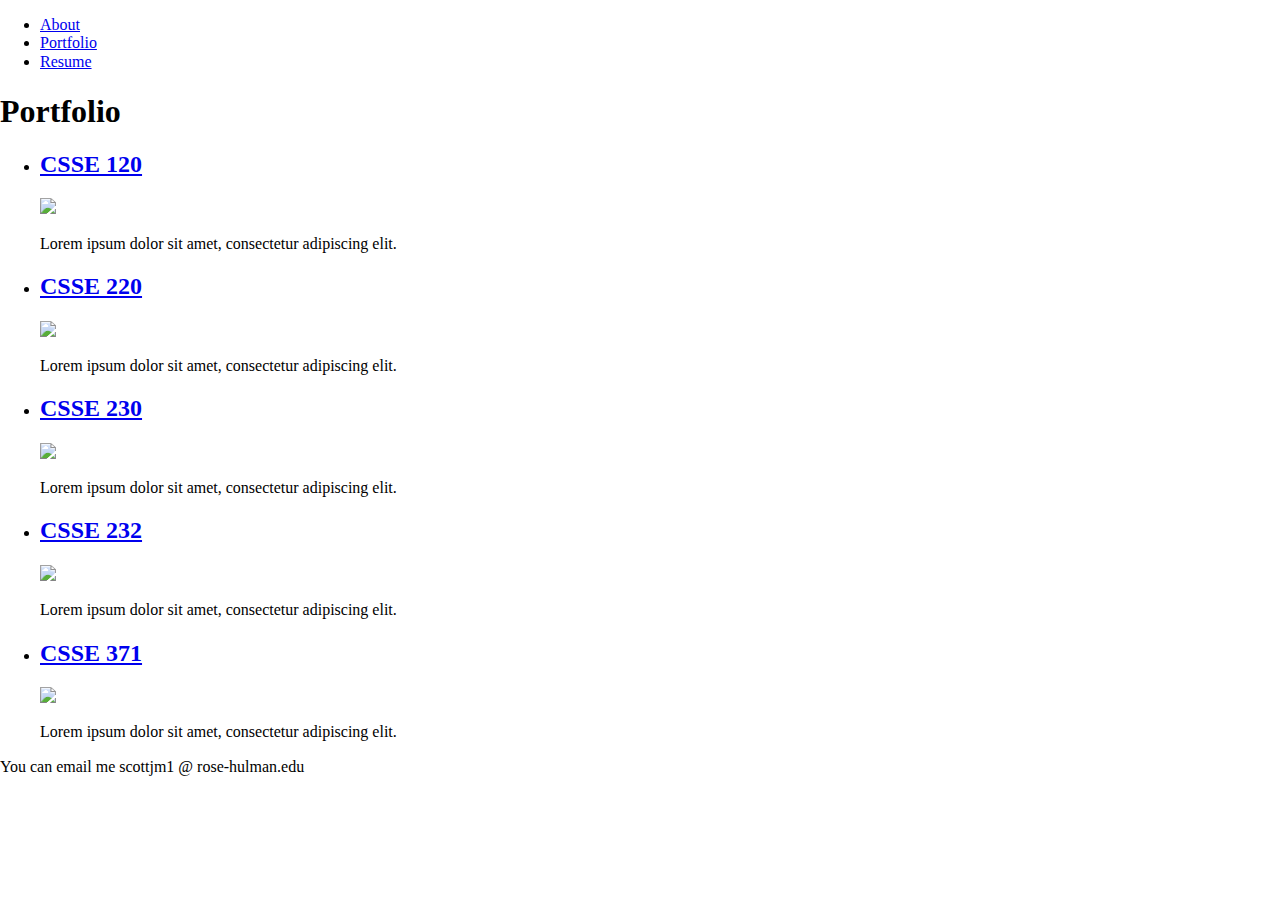
==== Portfolio/public/portfolio.html @ 865841cc "More Markup" ====
<!DOCTYPE html>
<html lang="en">

<head>
    <meta charset="utf-8" />
    <meta name="viewport" content="width=device-width, initial-scale=1" />
    <title>Jasmine Scott's Portfolio Section</title>
    <link rel="stylesheet" href="styles/normalize.css" />
    <link rel="stylesheet" href="styles/main.css" />
    <link rel="icon" href="images/favicon.png" />
</head>

<body id="portfolio">
    <nav>
        <ul>
            <li><a href="index.html">About</a></li>
            <li><a href="portfolio.html">Portfolio</a></li>
            <li><a href="resume.html">Resume</a></li>
        </ul>
    </nav>
    <main>
        <h1>Portfolio</h1>
        <ul id="portfolioItems">
            <li>
                <h2><a href="#">CSSE 120</a></h2>
                <img src="images/portfoili/project.png">
                <p>Lorem ipsum dolor sit amet, consectetur adipiscing elit.</p>
            </li>

            <li>
                <h2><a href="#">CSSE 220</a></h2>
                <img src="images/portfoili/project.png">
                <p>Lorem ipsum dolor sit amet, consectetur adipiscing elit.</p>
            </li>

            <li>
                <h2><a href="#">CSSE 230</a></h2>
                <img src="images/portfoili/project.png">
                <p>Lorem ipsum dolor sit amet, consectetur adipiscing elit.</p>
            </li>

            <li>
                <h2><a href="#">CSSE 232</a></h2>
                <img src="images/portfoili/project.png">
                <p>Lorem ipsum dolor sit amet, consectetur adipiscing elit.</p>
            </li>

            <li>
                <h2><a href="#">CSSE 371</a></h2>
                <img src="images/portfoili/project.png">
                <p>Lorem ipsum dolor sit amet, consectetur adipiscing elit.</p>
            </li>
        </ul>
    </main>
    <footer>
        You can email me scottjm1 @ rose-hulman.edu
    </footer>
    <script src="scripts/main.js"></script>
</body>

</html>
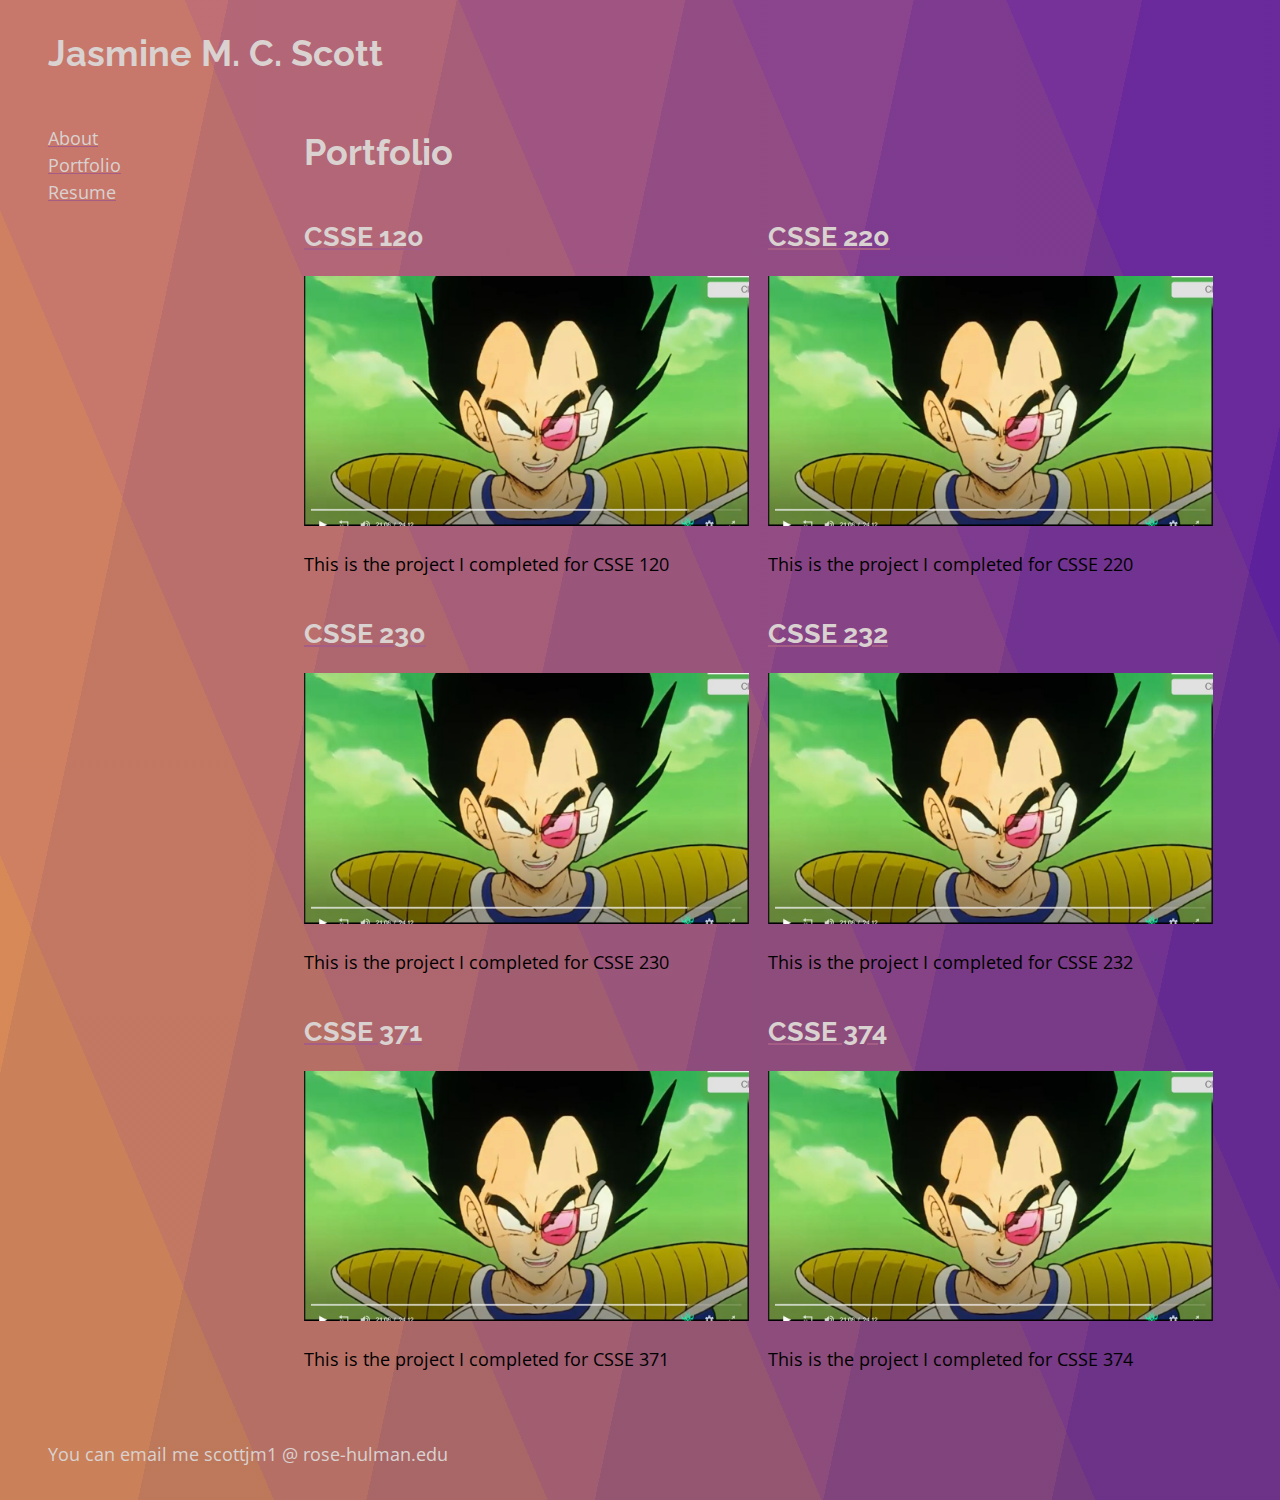
==== commit bb9699e4: "Let is Rest" ====
--- a/Portfolio/public/portfolio.html
+++ b/Portfolio/public/portfolio.html
@@ -11,6 +11,9 @@
 </head>
 
 <body id="portfolio">
+    <header>
+        <h1>Jasmine M. C. Scott</h1>
+    </header>
     <nav>
         <ul>
             <li><a href="index.html">About</a></li>
@@ -23,32 +26,38 @@
         <ul id="portfolioItems">
             <li>
                 <h2><a href="#">CSSE 120</a></h2>
-                <img src="images/portfoili/project.png">
-                <p>Lorem ipsum dolor sit amet, consectetur adipiscing elit.</p>
+                <img src="images/portfolio/project.jpg">
+                <p>This is the project I completed for CSSE 120</p>
             </li>
 
             <li>
                 <h2><a href="#">CSSE 220</a></h2>
-                <img src="images/portfoili/project.png">
-                <p>Lorem ipsum dolor sit amet, consectetur adipiscing elit.</p>
+                <img src="images/portfolio/project.jpg">
+                <p>This is the project I completed for CSSE 220</p>
             </li>
 
             <li>
                 <h2><a href="#">CSSE 230</a></h2>
-                <img src="images/portfoili/project.png">
-                <p>Lorem ipsum dolor sit amet, consectetur adipiscing elit.</p>
+                <img src="images/portfolio/project.jpg">
+                <p>This is the project I completed for CSSE 230</p>
             </li>
 
             <li>
                 <h2><a href="#">CSSE 232</a></h2>
-                <img src="images/portfoili/project.png">
-                <p>Lorem ipsum dolor sit amet, consectetur adipiscing elit.</p>
+                <img src="images/portfolio/project.jpg">
+                <p>This is the project I completed for CSSE 232</p>
             </li>
 
             <li>
                 <h2><a href="#">CSSE 371</a></h2>
-                <img src="images/portfoili/project.png">
-                <p>Lorem ipsum dolor sit amet, consectetur adipiscing elit.</p>
+                <img src="images/portfolio/project.jpg">
+                <p>This is the project I completed for CSSE 371</p>
+            </li>
+
+            <li>
+                <h2><a href="#">CSSE 374</a></h2>
+                <img src="images/portfolio/project.jpg">
+                <p>This is the project I completed for CSSE 374</p>
             </li>
         </ul>
     </main>
--- a/Portfolio/public/styles/main.css
+++ b/Portfolio/public/styles/main.css
@@ -0,0 +1,126 @@
+@import url('https://fonts.googleapis.com/css2?family=Open+Sans&family=Raleway:wght@300&display=swap');
+
+:root {
+    --vertical-space: 2rem;
+    --horizontal-space: 3rem;
+
+    --light-color: #A65D85;
+    --dark-color: #68328C;
+    --body-color: #D9D2D0;
+    --heading-color: #D9D2D0;
+    --contrast-color: #BF7463;
+}
+
+body {
+    font-size: 18px;
+    line-height: 1.5;
+    font-family: 'Open Sans', sans-serif;
+    background-image: linear-gradient(282deg, rgba(100, 58, 138, 0.5) 0%, rgba(100, 58, 138, 0.5) 14.286%,
+    rgba(125, 75, 135, 0.5) 14.286%, rgba(125, 75, 135, 0.5) 28.572%,rgba(150, 92, 132, 0.5) 28.572%,
+     rgba(150, 92, 132, 0.5) 42.858%,rgba(176, 109, 129, 0.5) 42.858%, rgba(176, 109, 129, 0.5) 57.144%,
+     rgba(201, 126, 125, 0.5) 57.144%, rgba(201, 126, 125, 0.5) 71.43%,rgba(226, 143, 122, 0.5) 71.43%,
+      rgba(226, 143, 122, 0.5) 85.716%,rgba(251, 160, 119, 0.5) 85.716%, rgba(251, 160, 119, 0.5) 100.002%),
+      linear-gradient(247deg, rgb(86, 8, 174) 0%, rgb(86, 8, 174) 14.286%,rgb(101, 26, 154) 14.286%, 
+      rgb(101, 26, 154) 28.572%,rgb(117, 43, 135) 28.572%, rgb(117, 43, 135) 42.858%,rgb(132, 61, 115) 42.858%, 
+      rgb(132, 61, 115) 57.144%,rgb(147, 79, 95) 57.144%, rgb(147, 79, 95) 71.43%,rgb(163, 96, 76) 71.43%,
+       rgb(163, 96, 76) 85.716%,rgb(178, 114, 56) 85.716%, rgb(178, 114, 56) 100.002%);
+    
+}
+
+
+h1, h2, h3{
+    line-height: 1.2;
+    font-family: 'Raleway', sans-serif;
+    color: var(--heading-color);
+}
+
+a {
+    color: var(--body-color);
+    text-decoration-color: var(--light-color);
+}
+
+a:hover{
+    text-decoration-color: var(--dark-color);
+}
+
+body#about img {
+    height: 15em;
+}
+
+p {
+    max-width: 50em;
+}
+body {
+    display: grid;
+    grid-template-areas: "head head"
+                          "nav nav"
+                          "main main"
+                          "foot foot";
+    grid-template-columns: 1fr 4fr;
+    grid-template-rows: auto auto 1fr auto;
+
+}
+
+@media screen and (min-width: 25em){
+    body {
+        grid-template-areas: "head head"
+                              "nav main"
+                              "foot foot";
+        grid-template-rows: auto 1fr auto;
+    }
+}
+
+body > * {
+    padding-left : var(--horizontal-space);
+    padding-right : var(--horizontal-space);
+}
+
+body > header {
+    grid-area: head;
+}
+
+body > nav {
+    grid-area: nav
+}
+
+body > nav ul {
+    list-style-type: none;
+    padding: 0;
+}
+
+body > main {
+    grid-area: main;
+}
+
+body > footer {
+    grid-area: foot;
+    color: var(--heading-color);
+}
+
+header, footer {
+    padding-top: var(--vertical-space);
+    padding-bottom: var(--vertical-space);
+}
+
+header h1, footer h1 {
+    margin: 0;
+}
+
+body#portfolio ul#portfolioItems {
+    display: flex;
+    flex-wrap: wrap;
+    flex: 1;
+    list-style-type: none;
+    padding: 0;
+}
+
+@media screen and (min-width: 25em){
+    body#portfolio ul#portfolioItems li {
+        flex-basis: 48%;
+        padding-right: 2%;
+    }
+}
+
+body#portfolio ul#portfolioItems li img {
+    max-width: 100%;
+}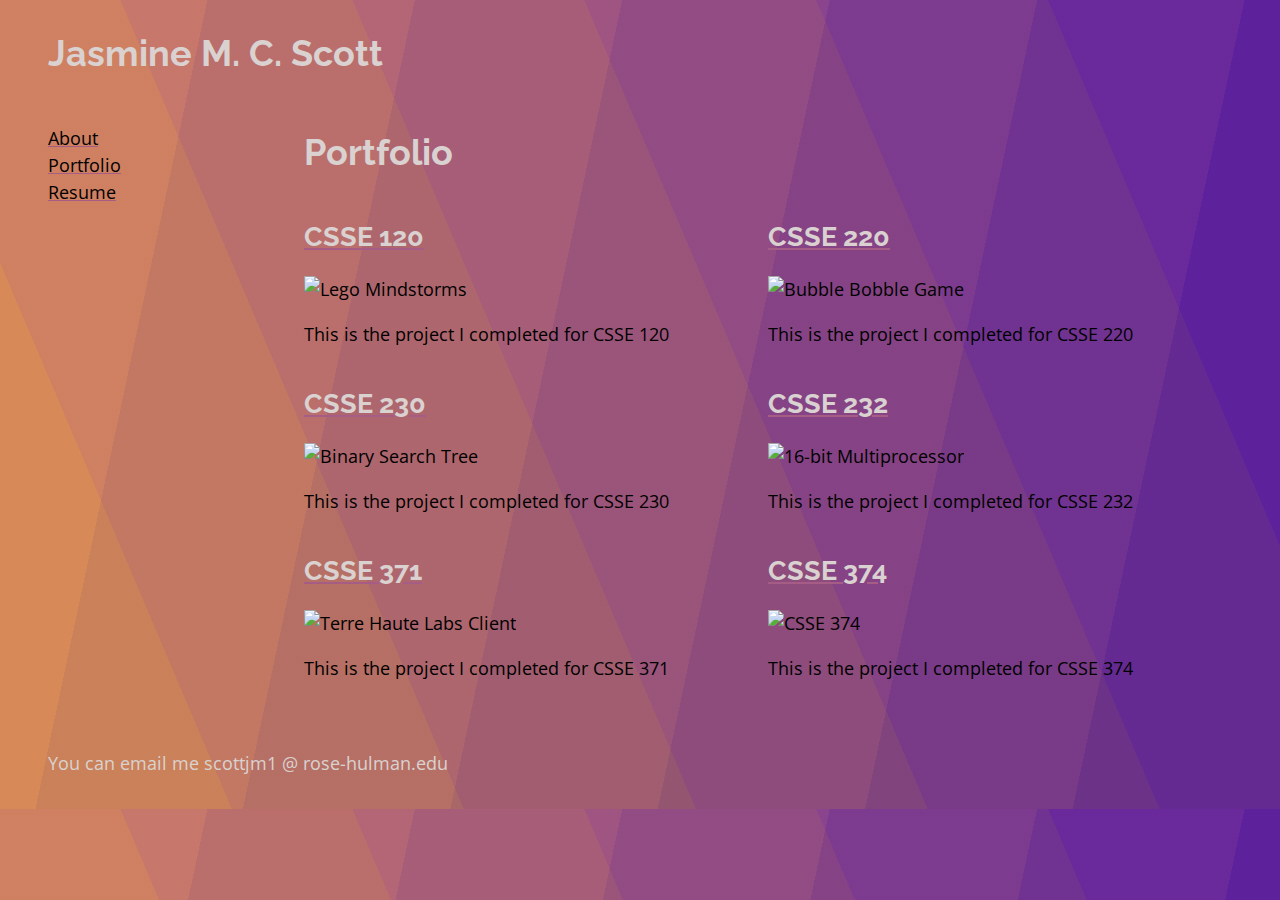
==== commit 6a7b24e5: "Lots of updates" ====
--- a/Portfolio/public/portfolio.html
+++ b/Portfolio/public/portfolio.html
@@ -7,7 +7,7 @@
     <title>Jasmine Scott's Portfolio Section</title>
     <link rel="stylesheet" href="styles/normalize.css" />
     <link rel="stylesheet" href="styles/main.css" />
-    <link rel="icon" href="images/favicon.png" />
+    <link rel="mainfest" href="images/site.webmainfest" />
 </head>
 
 <body id="portfolio">
@@ -26,37 +26,37 @@
         <ul id="portfolioItems">
             <li>
                 <h2><a href="#">CSSE 120</a></h2>
-                <img src="images/portfolio/project.jpg">
+                <img src="images/portfolio/lego_mindstorms.jpg" alt="Lego Mindstorms">
                 <p>This is the project I completed for CSSE 120</p>
             </li>
 
             <li>
                 <h2><a href="#">CSSE 220</a></h2>
-                <img src="images/portfolio/project.jpg">
+                <img src="images/portfolio/lego_mindstorms.jpg" alt="Bubble Bobble Game">
                 <p>This is the project I completed for CSSE 220</p>
             </li>
 
             <li>
                 <h2><a href="#">CSSE 230</a></h2>
-                <img src="images/portfolio/project.jpg">
+                <img src="images/portfolio/lego_mindstorms.jpg" alt="Binary Search Tree">
                 <p>This is the project I completed for CSSE 230</p>
             </li>
 
             <li>
                 <h2><a href="#">CSSE 232</a></h2>
-                <img src="images/portfolio/project.jpg">
+                <img src="images/portfolio/lego_mindstorms.jpg" alt="16-bit Multiprocessor">
                 <p>This is the project I completed for CSSE 232</p>
             </li>
 
             <li>
                 <h2><a href="#">CSSE 371</a></h2>
-                <img src="images/portfolio/project.jpg">
+                <img src="images/portfolio/lego_mindstorms.jpg" alt="Terre Haute Labs Client">
                 <p>This is the project I completed for CSSE 371</p>
             </li>
 
             <li>
                 <h2><a href="#">CSSE 374</a></h2>
-                <img src="images/portfolio/project.jpg">
+                <img src="images/portfolio/lego_mindstorms.jpg" alt="CSSE 374">
                 <p>This is the project I completed for CSSE 374</p>
             </li>
         </ul>
--- a/Portfolio/public/styles/main.css
+++ b/Portfolio/public/styles/main.css
@@ -6,7 +6,6 @@
 
     --light-color: #A65D85;
     --dark-color: #68328C;
-    --body-color: #D9D2D0;
     --heading-color: #D9D2D0;
     --contrast-color: #BF7463;
 }
@@ -40,6 +39,7 @@
 }
 
 a:hover{
+    color: var(--dark-color);
     text-decoration-color: var(--dark-color);
 }
 
@@ -123,4 +123,37 @@
 
 body#portfolio ul#portfolioItems li img {
     max-width: 100%;
-}+}
+
+#flex-container {
+    display: flex;
+    justify-content: center;
+    flex-direction: row;
+}
+
+#lCol {
+    flex: 0 1 50%
+}
+
+#rCol {
+    flex: 0 1 50%
+}
+
+.l-catergory{
+    background-color: rgb(217, 210, 208, 0.4);
+    margin-right: 10px;
+}
+
+.r-catergory{
+    background-color: rgb(217, 210, 208, 0.4);
+    margin-left: 10px;
+}
+
+#about {
+    background-color: rgb(217, 210, 208, 0.4);
+}
+
+/* 
+#educationList {
+    list-style-type: none;
+} */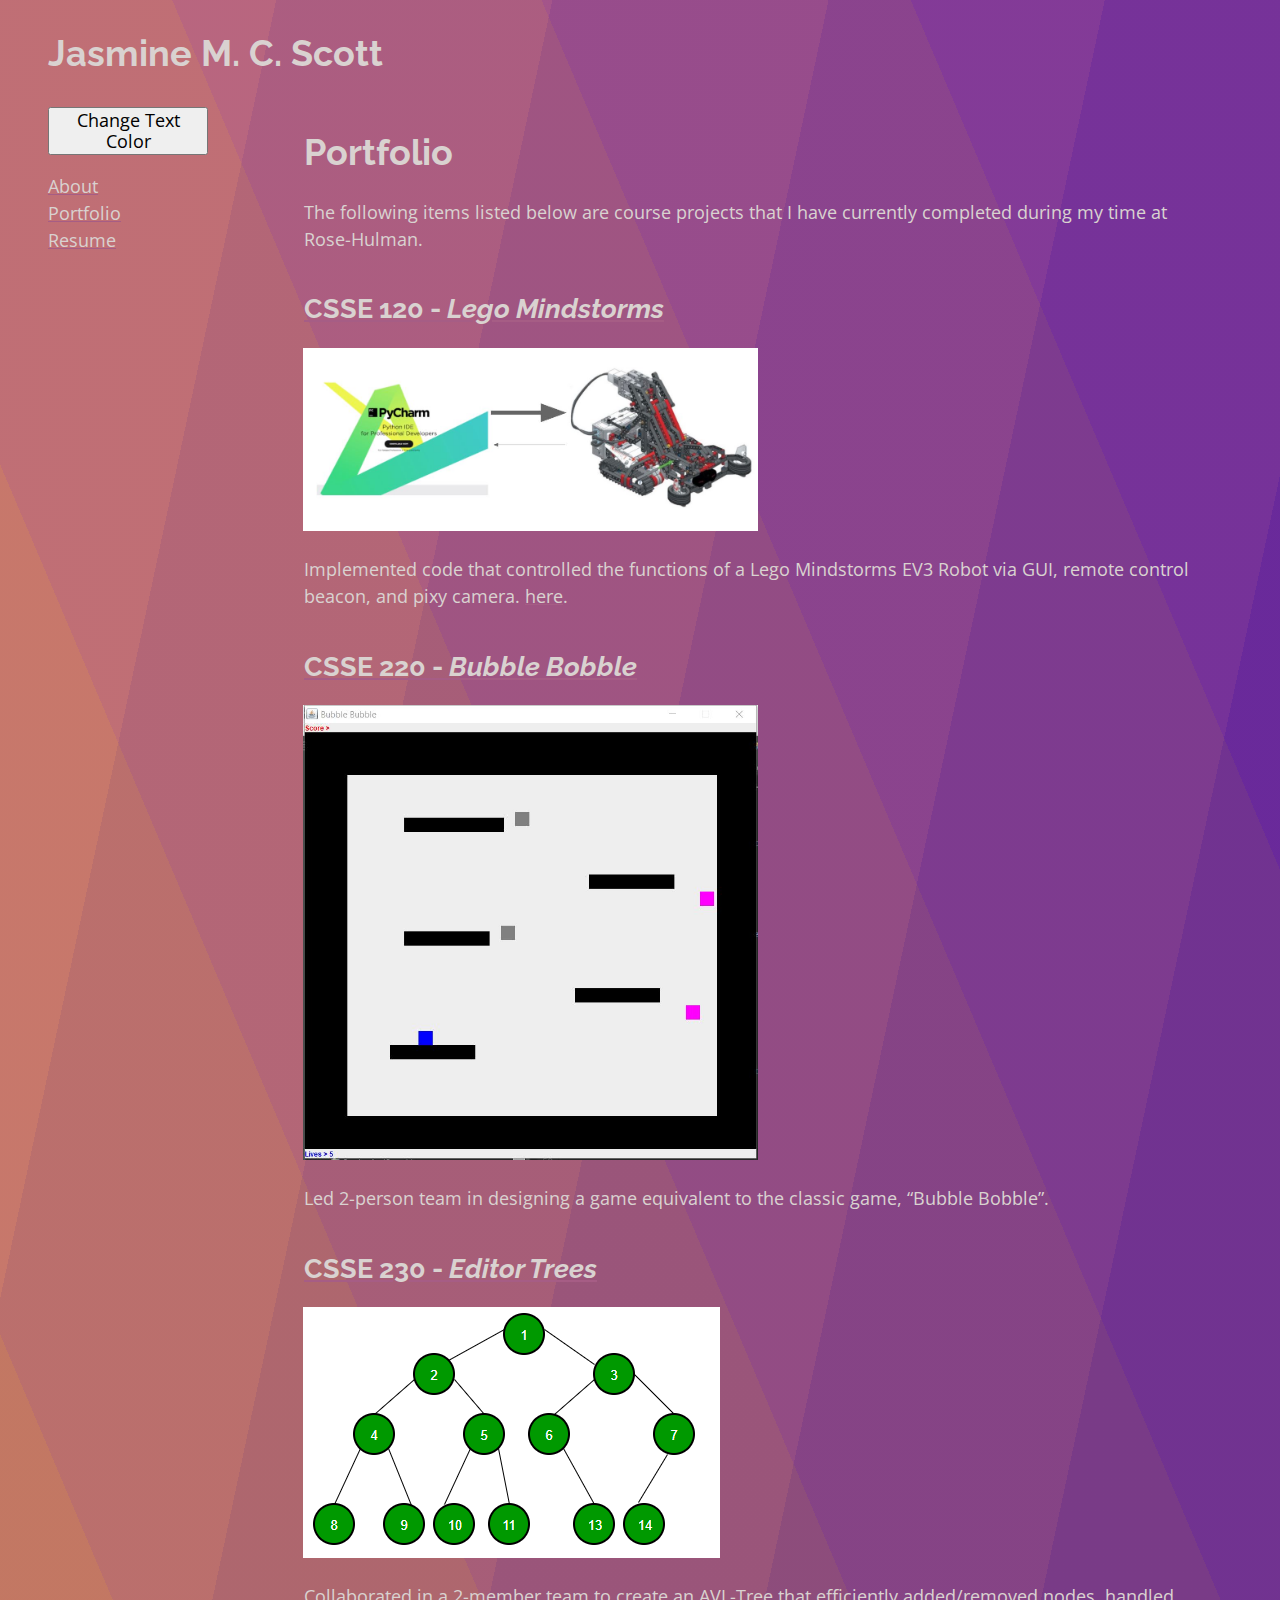
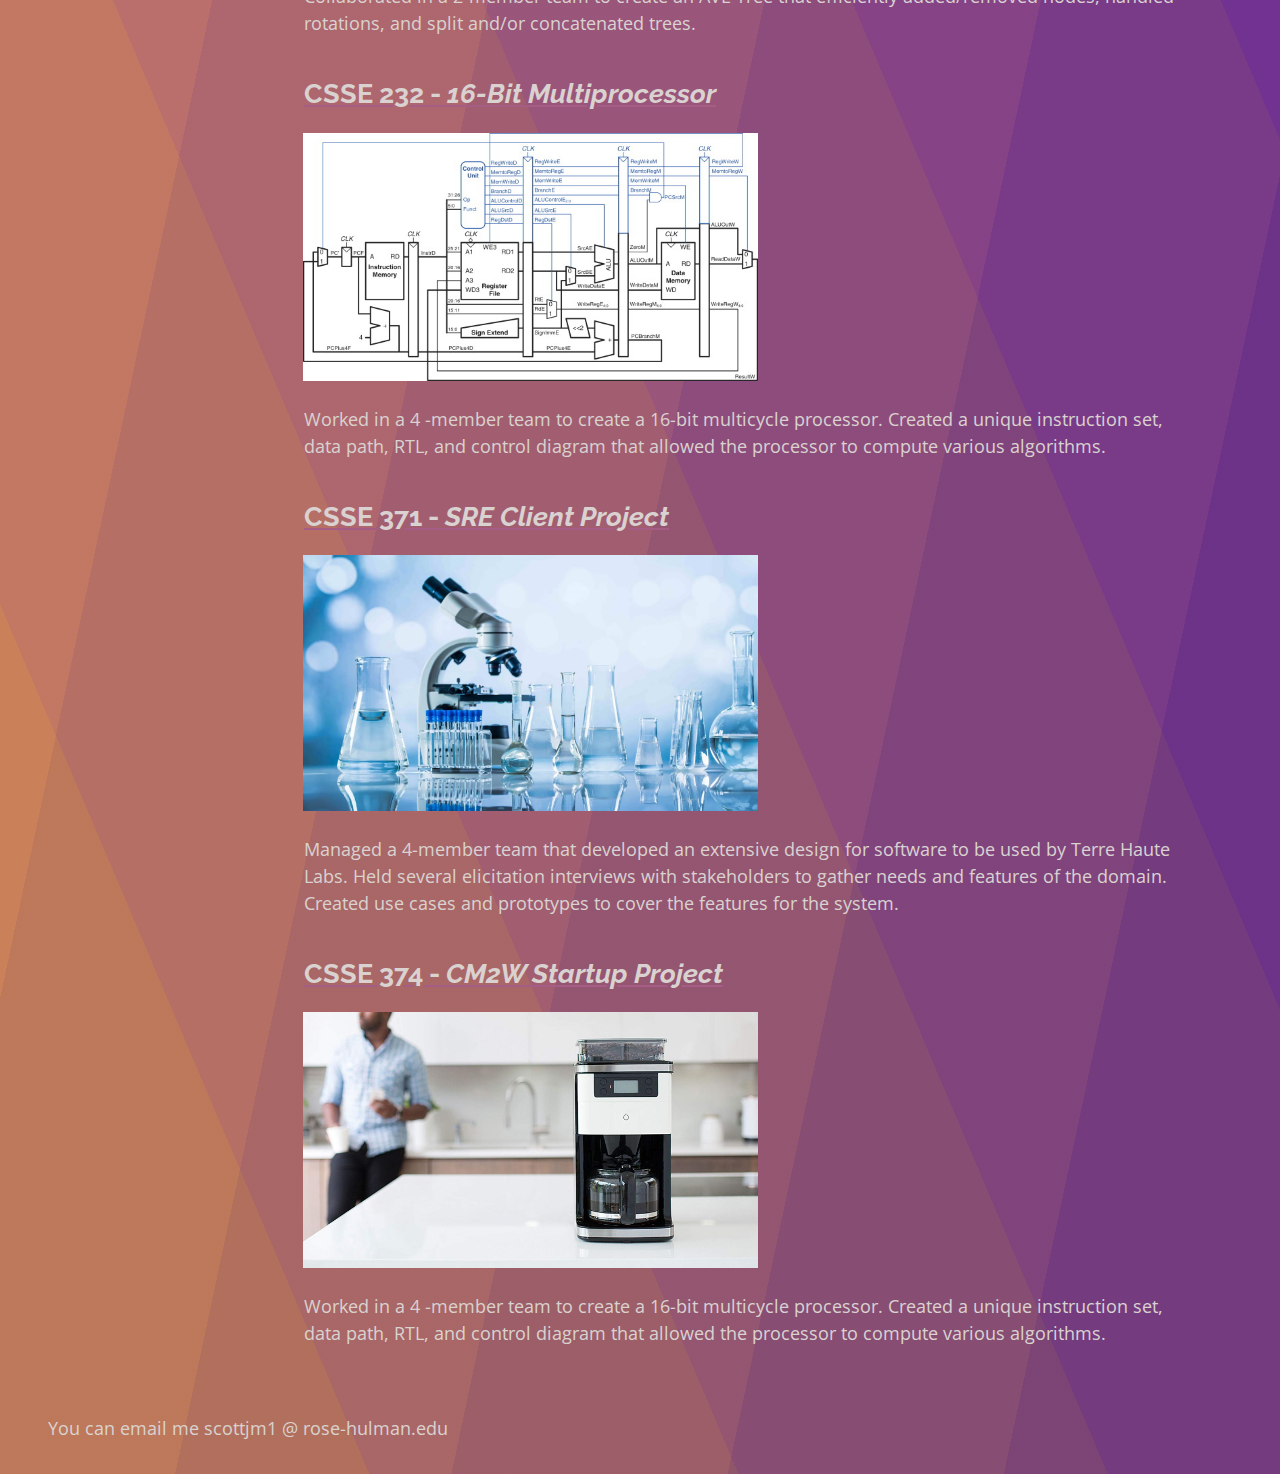
==== commit 3941f124: "Basic Portfolio" ====
--- a/Portfolio/public/portfolio.html
+++ b/Portfolio/public/portfolio.html
@@ -7,7 +7,10 @@
     <title>Jasmine Scott's Portfolio Section</title>
     <link rel="stylesheet" href="styles/normalize.css" />
     <link rel="stylesheet" href="styles/main.css" />
-    <link rel="mainfest" href="images/site.webmainfest" />
+    <link rel="apple-touch-icon" sizes="180x180" href="images/favicon/apple-touch-icon.png" />
+    <link rel="icon" sizes="32x32" href="images/favicon/favicon-32x32.png" />
+    <link rel="icon" sizes="16x16" href="images/favicon/favicon-16x16.png" />
+    <link rel="mainfest" href="images/favicon/site.webmanifest" />
 </head>
 
 <body id="portfolio">
@@ -15,6 +18,7 @@
         <h1>Jasmine M. C. Scott</h1>
     </header>
     <nav>
+        <button type="button">Change Text Color</button>
         <ul>
             <li><a href="index.html">About</a></li>
             <li><a href="portfolio.html">Portfolio</a></li>
@@ -23,41 +27,61 @@
     </nav>
     <main>
         <h1>Portfolio</h1>
+        <p> The following items listed below are course projects that I have currently completed during my time at
+            Rose-Hulman. </p>
         <ul id="portfolioItems">
             <li>
-                <h2><a href="#">CSSE 120</a></h2>
+                <h2><a href="#">CSSE 120 - <em>Lego Mindstorms</em></a></h2>
                 <img src="images/portfolio/lego_mindstorms.jpg" alt="Lego Mindstorms">
-                <p>This is the project I completed for CSSE 120</p>
+                <p>Implemented code that controlled the functions of a
+                    Lego Mindstorms EV3 Robot via GUI, remote control beacon, and pixy camera.
+                    <a href="https://www.youtube.com/watch?v=DwI30V2GCg8&ab_channel=JasmineScott">here</a>.
+                </p>
             </li>
 
             <li>
-                <h2><a href="#">CSSE 220</a></h2>
-                <img src="images/portfolio/lego_mindstorms.jpg" alt="Bubble Bobble Game">
-                <p>This is the project I completed for CSSE 220</p>
+                <h2><a href="#">CSSE 220 - <em>Bubble Bobble</em></a></h2>
+                <img src="images/portfolio/bubble_bobble.jpg" alt="Bubble Bobble Game">
+                <p>Led 2-person team in designing a game equivalent to the
+                    classic game, “Bubble Bobble”.</p>
             </li>
 
             <li>
-                <h2><a href="#">CSSE 230</a></h2>
-                <img src="images/portfolio/lego_mindstorms.jpg" alt="Binary Search Tree">
-                <p>This is the project I completed for CSSE 230</p>
+                <h2><a href="#">CSSE 230 - <em>Editor Trees</em></a></h2>
+                <img src="images/portfolio/binary_tree.png" alt="Editory Trees">
+                <p>Collaborated in a 2-member team to create an AVL-Tree
+                    that efficiently added/removed nodes, handled rotations,
+                    and split and/or concatenated trees.
+                </p>
             </li>
 
             <li>
-                <h2><a href="#">CSSE 232</a></h2>
-                <img src="images/portfolio/lego_mindstorms.jpg" alt="16-bit Multiprocessor">
-                <p>This is the project I completed for CSSE 232</p>
+                <h2><a href="#">CSSE 232 - <em>16-Bit Multiprocessor</em></a></h2>
+                <img src="images/portfolio/processor.jpg" alt="16-bit Multiprocessor">
+                <p>Worked in a 4 -member team to create a 16-bit
+                    multicycle processor.
+                    Created a unique instruction set, data path, RTL, and
+                    control diagram that allowed the processor to compute various algorithms.
+                </p>
             </li>
 
             <li>
-                <h2><a href="#">CSSE 371</a></h2>
-                <img src="images/portfolio/lego_mindstorms.jpg" alt="Terre Haute Labs Client">
-                <p>This is the project I completed for CSSE 371</p>
+                <h2><a href="#">CSSE 371 - <em>SRE Client Project</em></a></h2>
+                <img src="images/portfolio/lab.jpg" alt="Terre Haute Labs Client">
+                <p>Managed a 4-member team that developed an extensive
+                    design for software to be used by Terre Haute Labs. Held several elicitation interviews with
+                    stakeholders to gather needs and features of the domain.
+                    Created use cases and prototypes to cover the features for the system.
+                </p>
             </li>
 
             <li>
-                <h2><a href="#">CSSE 374</a></h2>
-                <img src="images/portfolio/lego_mindstorms.jpg" alt="CSSE 374">
-                <p>This is the project I completed for CSSE 374</p>
+                <h2><a href="#">CSSE 374 - <em>CM2W Startup Project</em></a></h2>
+                <img src="images/portfolio/coffee_machine.jpg" alt="CSSE 374">
+                <p>Worked in a 4 -member team to create a 16-bit multicycle
+                    processor. Created a unique instruction set, data path, RTL, and control
+                    diagram that allowed the processor to compute various algorithms.
+                </p>
             </li>
         </ul>
     </main>
--- a/Portfolio/public/styles/main.css
+++ b/Portfolio/public/styles/main.css
@@ -1,5 +1,6 @@
 @import url('https://fonts.googleapis.com/css2?family=Open+Sans&family=Raleway:wght@300&display=swap');
 
+/* <------- Universal CSS -------> */
 :root {
     --vertical-space: 2rem;
     --horizontal-space: 3rem;
@@ -8,6 +9,8 @@
     --dark-color: #68328C;
     --heading-color: #D9D2D0;
     --contrast-color: #BF7463;
+    
+    color: var(--heading-color);
 }
 
 body {
@@ -30,7 +33,6 @@
 h1, h2, h3{
     line-height: 1.2;
     font-family: 'Raleway', sans-serif;
-    color: var(--heading-color);
 }
 
 a {
@@ -43,23 +45,28 @@
     text-decoration-color: var(--dark-color);
 }
 
-body#about img {
-    height: 15em;
-}
-
 p {
     max-width: 50em;
 }
+
+/* All of the pages use the CSS Grid-System for layout.
+The body acts as the Grid Container, with the children serving
+as the Grid Items. */
 body {
-    display: grid;
+
+    /* Where the CSS-layout gets defined*/
+    display: grid; 
+    /* Specifies the layout using the named grid items */
     grid-template-areas: "head head"
                           "nav nav"
                           "main main"
                           "foot foot";
+    /* Defines the Containers's number of columns/rows and optionally the width of each column */
     grid-template-columns: 1fr 4fr;
     grid-template-rows: auto auto 1fr auto;
 
 }
+
 
 @media screen and (min-width: 25em){
     body {
@@ -94,7 +101,6 @@
 
 body > footer {
     grid-area: foot;
-    color: var(--heading-color);
 }
 
 header, footer {
@@ -106,9 +112,25 @@
     margin: 0;
 }
 
+/* <------- About Page CSS -------> */
+body#about img {
+    height: 15em;
+    display: inline;
+    margin-right: var(--horizontal-space);
+}
+
+@media screen and (min-width: 25em) {
+    body#about img {
+        float: left;
+        margin-bottom: var(--vertical-space);
+    }
+}
+
+/* <------- Portfolio Page CSS -------> */
 body#portfolio ul#portfolioItems {
     display: flex;
-    flex-wrap: wrap;
+    flex-direction: column;
+    /* flex-wrap: wrap; */
     flex: 1;
     list-style-type: none;
     padding: 0;
@@ -122,38 +144,14 @@
 }
 
 body#portfolio ul#portfolioItems li img {
-    max-width: 100%;
+    max-width: 50%;
+    margin-left: -0.05em;
 }
 
-#flex-container {
-    display: flex;
-    justify-content: center;
-    flex-direction: row;
-}
+/* <------- Resume Page CSS -------> */
 
-#lCol {
-    flex: 0 1 50%
-}
-
-#rCol {
-    flex: 0 1 50%
-}
-
-.l-catergory{
-    background-color: rgb(217, 210, 208, 0.4);
-    margin-right: 10px;
-}
-
-.r-catergory{
-    background-color: rgb(217, 210, 208, 0.4);
-    margin-left: 10px;
-}
-
-#about {
-    background-color: rgb(217, 210, 208, 0.4);
-}
-
-/* 
-#educationList {
-    list-style-type: none;
-} */+/* <------- For Javascript -------> */
+.transition {
+    transition: color 0.9s;
+    color: black;
+}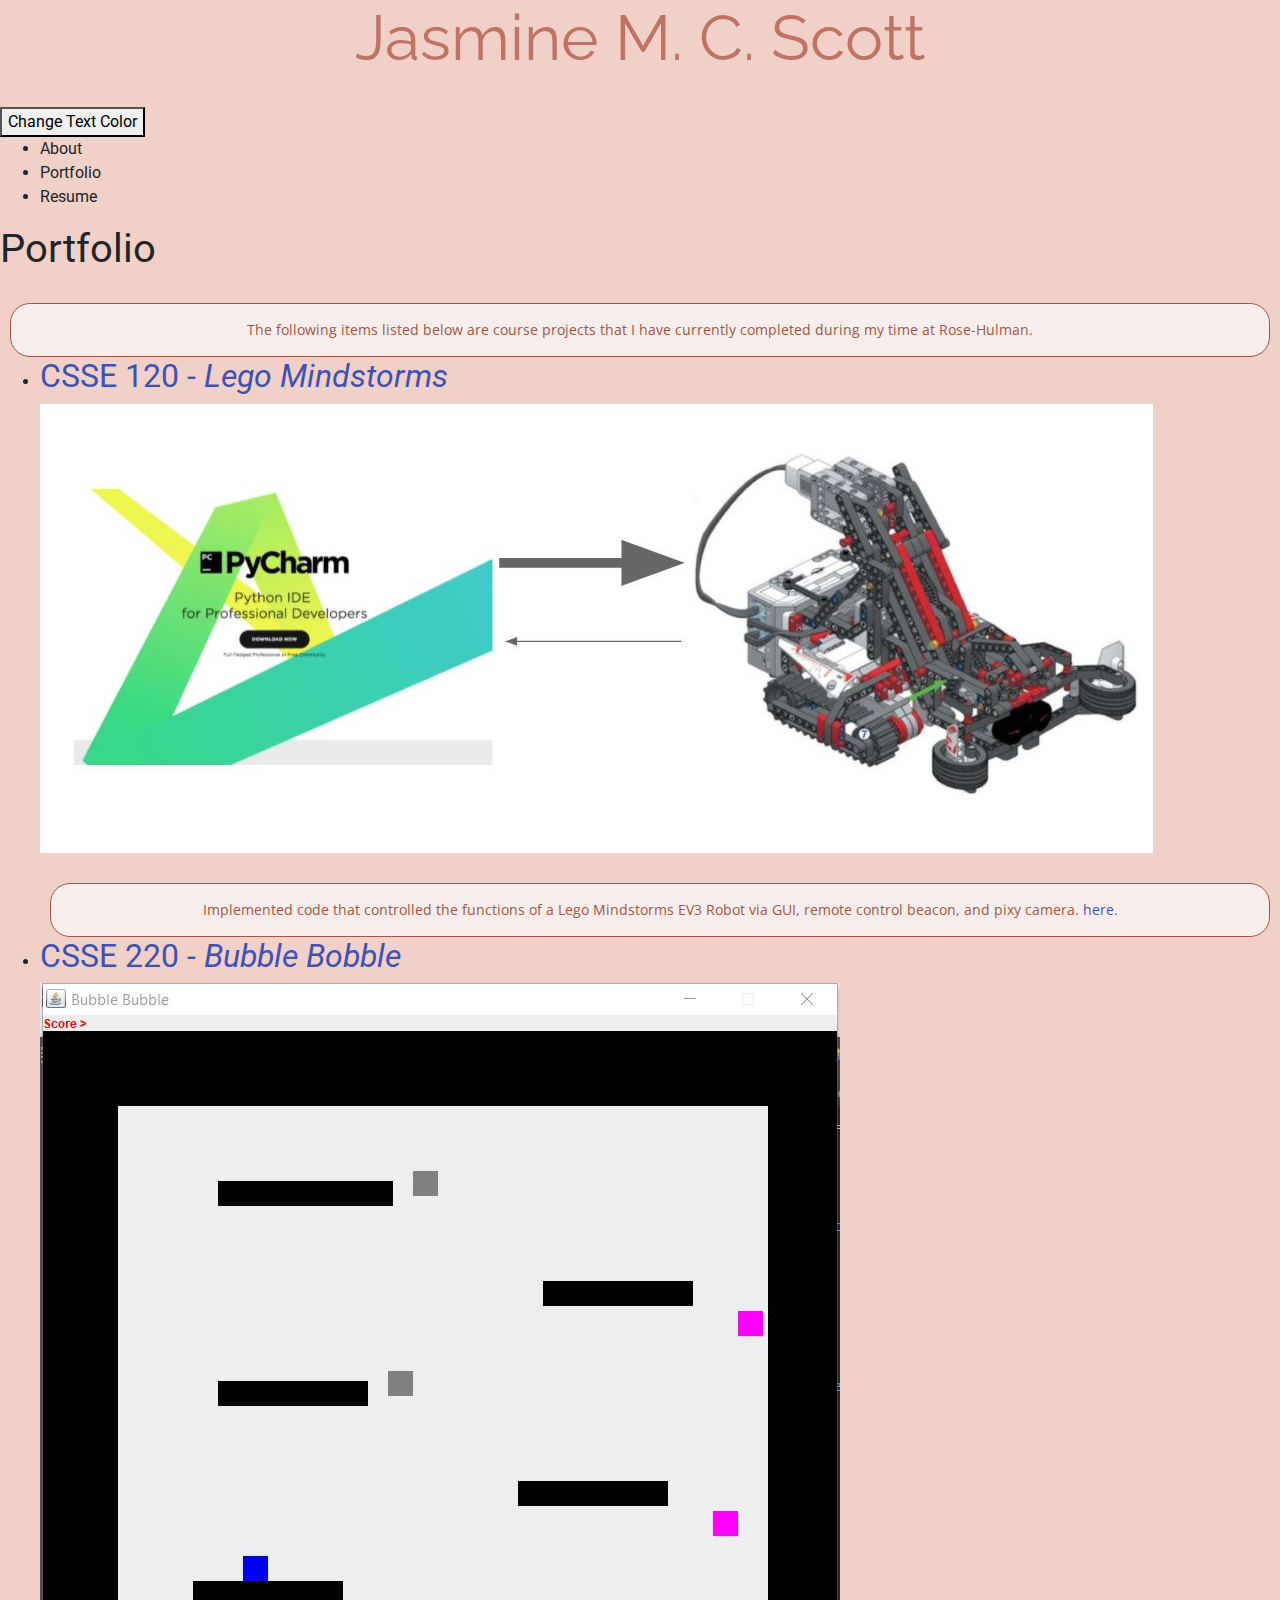
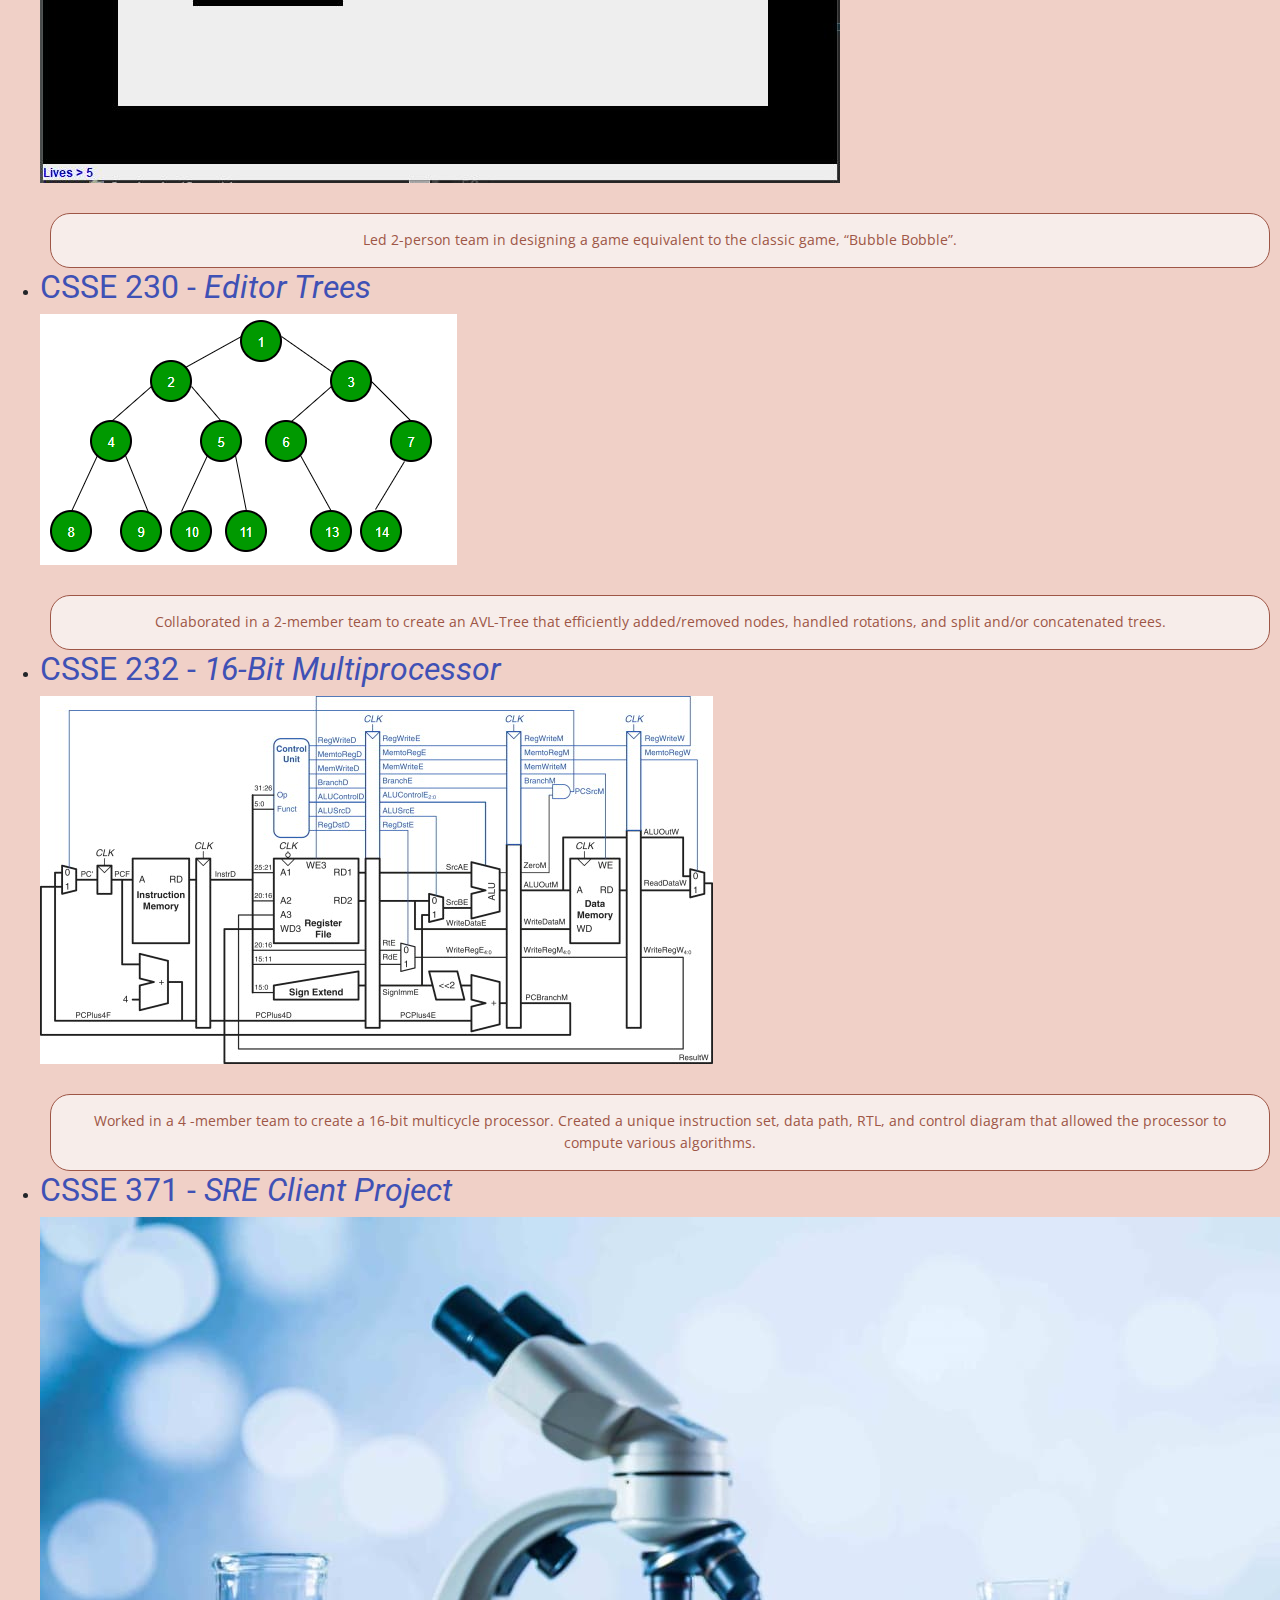
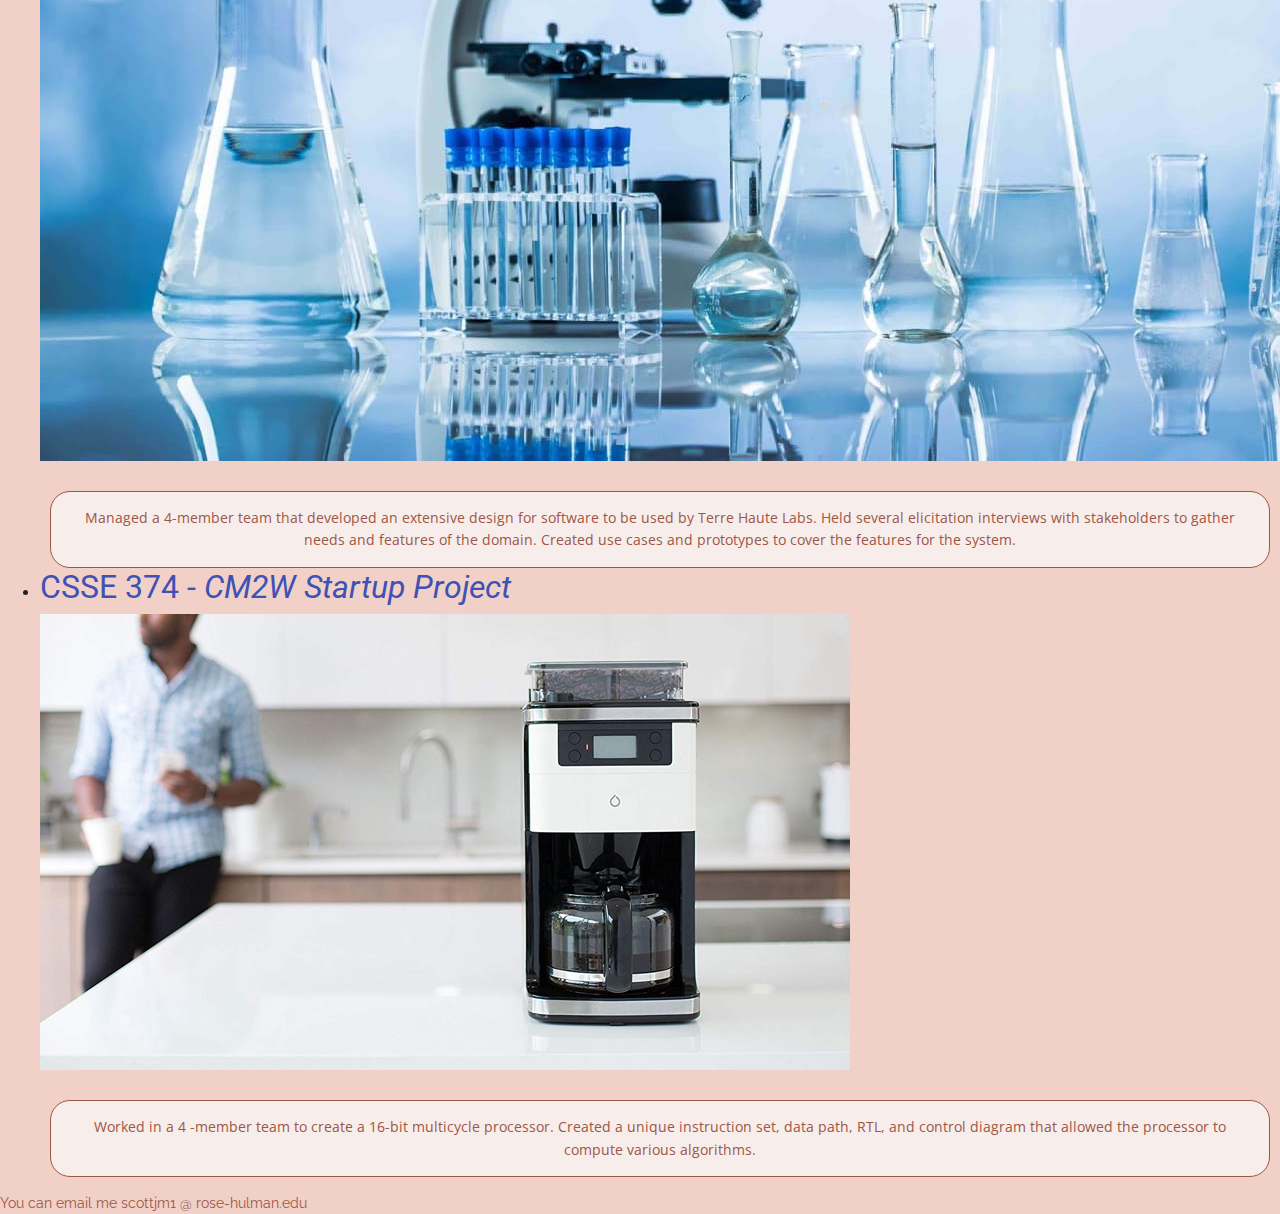
==== commit b9a9355a: "Animations for about page" ====
--- a/Portfolio/public/portfolio.html
+++ b/Portfolio/public/portfolio.html
@@ -2,15 +2,16 @@
 <html lang="en">
 
 <head>
-    <meta charset="utf-8" />
-    <meta name="viewport" content="width=device-width, initial-scale=1" />
-    <title>Jasmine Scott's Portfolio Section</title>
-    <link rel="stylesheet" href="styles/normalize.css" />
-    <link rel="stylesheet" href="styles/main.css" />
+    <meta charset="utf-8">
+    <meta name="viewport" content="width=device-width, initial-scale=1, shrink-to-fit=no">
+    <link rel="stylesheet" href="https://fonts.googleapis.com/css?family=Roboto:300,400,500,700|Material+Icons">
+    <link rel="stylesheet" href="styles/bootstrap-material-design.min.css">
+    <link rel="stylesheet" href="styles/main.css">
     <link rel="apple-touch-icon" sizes="180x180" href="images/favicon/apple-touch-icon.png" />
     <link rel="icon" sizes="32x32" href="images/favicon/favicon-32x32.png" />
     <link rel="icon" sizes="16x16" href="images/favicon/favicon-16x16.png" />
     <link rel="mainfest" href="images/favicon/site.webmanifest" />
+    <title>Jasmine Scott's About Section</title>
 </head>
 
 <body id="portfolio">
@@ -20,9 +21,9 @@
     <nav>
         <button type="button">Change Text Color</button>
         <ul>
-            <li><a href="index.html">About</a></li>
-            <li><a href="portfolio.html">Portfolio</a></li>
-            <li><a href="resume.html">Resume</a></li>
+            <li id="aboutLink">About</a></li>
+            <li id="portfolioLink">Portfolio</li>
+            <li id="resumeLink">Resume</li>
         </ul>
     </nav>
     <main>
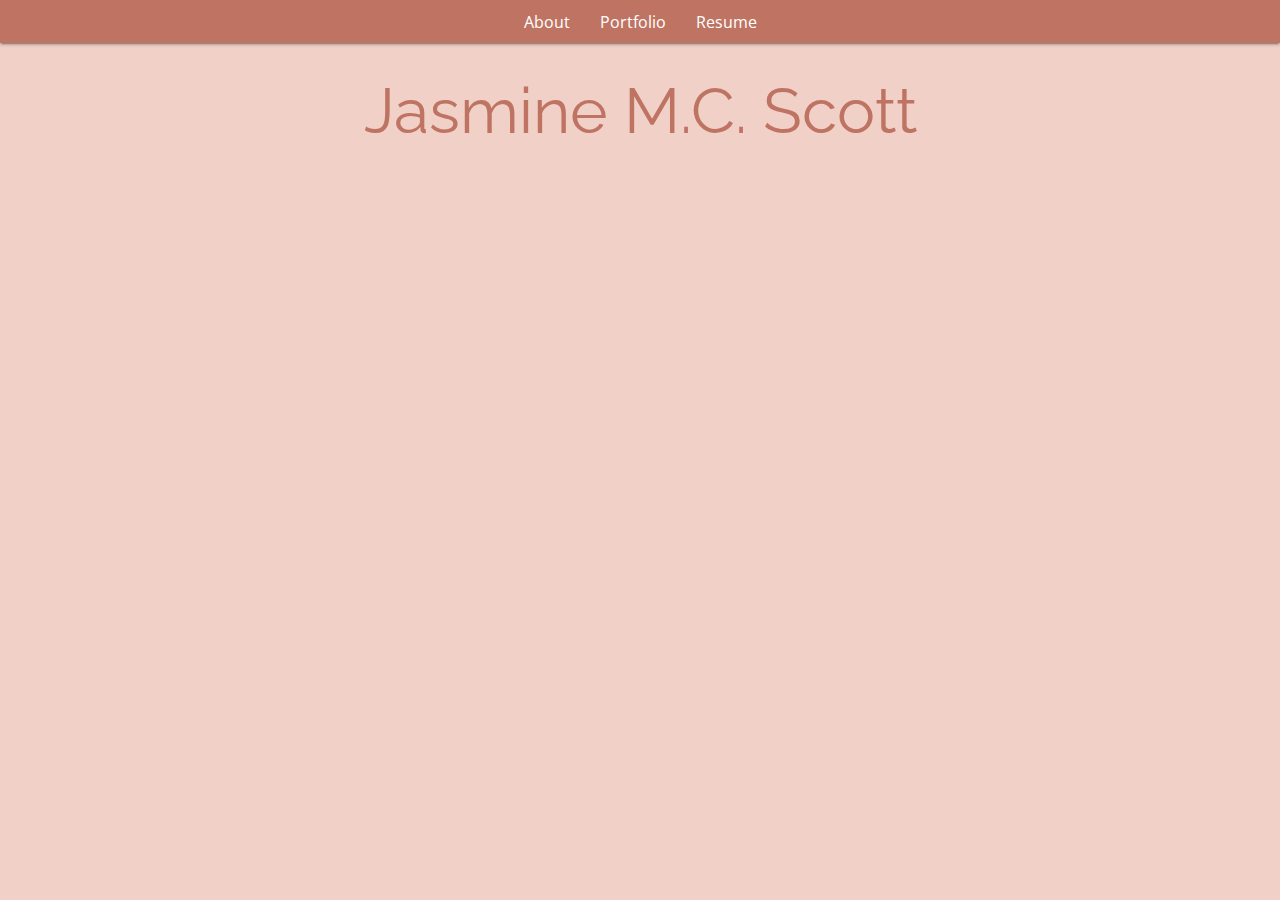
==== commit 9bb96cd8: "Finished Portfolio Page" ====
--- a/Portfolio/public/portfolio.html
+++ b/Portfolio/public/portfolio.html
@@ -15,80 +15,100 @@
 </head>
 
 <body id="portfolio">
-    <header>
-        <h1>Jasmine M. C. Scott</h1>
-    </header>
-    <nav>
-        <button type="button">Change Text Color</button>
-        <ul>
-            <li id="aboutLink">About</a></li>
-            <li id="portfolioLink">Portfolio</li>
-            <li id="resumeLink">Resume</li>
+    <nav class="navbar">
+        <ul class="nav nav-tabs">
+            <li id="aboutLink" class="nav-item">About</li>
+            <li id="portfolioLink" class="nav-item">Portfolio</li>
+            <li id="resumeLink" class="nav-item">Resume</li>
         </ul>
     </nav>
-    <main>
-        <h1>Portfolio</h1>
-        <p> The following items listed below are course projects that I have currently completed during my time at
-            Rose-Hulman. </p>
-        <ul id="portfolioItems">
-            <li>
-                <h2><a href="#">CSSE 120 - <em>Lego Mindstorms</em></a></h2>
-                <img src="images/portfolio/lego_mindstorms.jpg" alt="Lego Mindstorms">
-                <p>Implemented code that controlled the functions of a
-                    Lego Mindstorms EV3 Robot via GUI, remote control beacon, and pixy camera.
-                    <a href="https://www.youtube.com/watch?v=DwI30V2GCg8&ab_channel=JasmineScott">here</a>.
-                </p>
-            </li>
 
-            <li>
-                <h2><a href="#">CSSE 220 - <em>Bubble Bobble</em></a></h2>
-                <img src="images/portfolio/bubble_bobble.jpg" alt="Bubble Bobble Game">
-                <p>Led 2-person team in designing a game equivalent to the
-                    classic game, “Bubble Bobble”.</p>
-            </li>
+    <div id="portfolioPage" class="container page-container">
+        <header>
+            <h1 id="header" class="resizing-header">Jasmine M.C. Scott</h1>
+        </header>
 
-            <li>
-                <h2><a href="#">CSSE 230 - <em>Editor Trees</em></a></h2>
-                <img src="images/portfolio/binary_tree.png" alt="Editory Trees">
-                <p>Collaborated in a 2-member team to create an AVL-Tree
-                    that efficiently added/removed nodes, handled rotations,
-                    and split and/or concatenated trees.
-                </p>
-            </li>
+        <h3 id="portfolioHeader" class="hidden"> The following items listed below are course projects that I have
+            currently completed during my time at
+            Rose-Hulman. </h3>
 
-            <li>
-                <h2><a href="#">CSSE 232 - <em>16-Bit Multiprocessor</em></a></h2>
-                <img src="images/portfolio/processor.jpg" alt="16-bit Multiprocessor">
-                <p>Worked in a 4 -member team to create a 16-bit
-                    multicycle processor.
-                    Created a unique instruction set, data path, RTL, and
-                    control diagram that allowed the processor to compute various algorithms.
-                </p>
-            </li>
+        <main>
+            <div id="portfolioContent" class="portfolio-flex hidden">
+                <ul>
+                    <li>
+                        <h3>CSSE 120 - <em>Lego Mindstorms</em></h3>
+                        <img src="images/portfolio/lego_mindstorms.jpg" alt="Lego Mindstorms" class="img-fluid">
+                        <p>Implemented code that controlled the functions of a
+                            Lego Mindstorms EV3 Robot via GUI, remote control beacon, and pixy camera.
+                            <a href="https://www.youtube.com/watch?v=DwI30V2GCg8&ab_channel=JasmineScott">here</a>.
+                        </p>
+                    </li>
+                </ul>
 
-            <li>
-                <h2><a href="#">CSSE 371 - <em>SRE Client Project</em></a></h2>
-                <img src="images/portfolio/lab.jpg" alt="Terre Haute Labs Client">
-                <p>Managed a 4-member team that developed an extensive
-                    design for software to be used by Terre Haute Labs. Held several elicitation interviews with
-                    stakeholders to gather needs and features of the domain.
-                    Created use cases and prototypes to cover the features for the system.
-                </p>
-            </li>
+                <ul>
+                    <li>
+                        <h3>CSSE 220 - <em>Bubble Bobble</em></h3>
+                        <img src="images/portfolio/bubble_bobble.jpg" alt="Bubble Bobble Game" class="img-fluid">
+                        <p>Led 2-person team in designing a game equivalent to the
+                            classic game, “Bubble Bobble”.</p>
+                    </li>
+                </ul>
 
-            <li>
-                <h2><a href="#">CSSE 374 - <em>CM2W Startup Project</em></a></h2>
-                <img src="images/portfolio/coffee_machine.jpg" alt="CSSE 374">
-                <p>Worked in a 4 -member team to create a 16-bit multicycle
-                    processor. Created a unique instruction set, data path, RTL, and control
-                    diagram that allowed the processor to compute various algorithms.
-                </p>
-            </li>
-        </ul>
-    </main>
-    <footer>
+                <ul>
+                    <li>
+                        <h3>CSSE 230 - <em>Editor Trees</em></h3>
+                        <img src="images/portfolio/binary_tree.png" alt="Editory Trees" class="img-fluid">
+                        <p>Collaborated in a 2-member team to create an AVL-Tree
+                            that efficiently added/removed nodes, handled rotations,
+                            and split and/or concatenated trees.
+                        </p>
+                    </li>
+                </ul>
+
+                <ul>
+                    <li>
+                        <h3>CSSE 232 - <em>16-Bit Multiprocessor</em></h3>
+                        <img src="images/portfolio/processor.jpg" alt="16-bit Multiprocessor" class="img-fluid">
+                        <p>Worked in a 4 -member team to create a 16-bit
+                            multicycle processor.
+                            Created a unique instruction set, data path, RTL, and
+                            control diagram that allowed the processor to compute various algorithms.
+                        </p>
+                    </li>
+                </ul>
+
+                <ul>
+                    <li>
+                        <h3>CSSE 371 - <em>SRE Client Project</em></h3>
+                        <img src="images/portfolio/lab.jpg" alt="Terre Haute Labs Client" class="img-fluid">
+                        <p>Managed a 4-member team that developed an extensive
+                            design for software to be used by Terre Haute Labs. Held several elicitation interviews with
+                            stakeholders to gather needs and features of the domain.
+                            Created use cases and prototypes to cover the features for the system.
+                        </p>
+                    </li>
+                </ul>
+
+                <ul>
+                    <li>
+                        <h3>CSSE 374 - <em>CM2W Startup Project</em></h3>
+                        <img src="images/portfolio/coffee_machine.jpg" alt="CSSE 374" class="img-fluid">
+                        <p>Worked in a 4 -member team to create a 16-bit multicycle
+                            processor. Created a unique instruction set, data path, RTL, and control
+                            diagram that allowed the processor to compute various algorithms.
+                        </p>
+                    </li>
+                </ul>
+            </div>
+
+
+        </main>
+    </div>
+
+    <footer class="text-center hidden">
         You can email me scottjm1 @ rose-hulman.edu
     </footer>
+
     <script src="scripts/main.js"></script>
 </body>
 
--- a/Portfolio/public/styles/main.css
+++ b/Portfolio/public/styles/main.css
@@ -9,6 +9,8 @@
     --dark-color: #68328C;
     --heading-color: #D9D2D0;
     --contrast-color: #BF7463;
+    --darker-color: #7a3f32;
+    --high-color: #f0d0c7;
 
     --primary-font: 'Raleway', sans-serif;
     --secondary-font: 'Open Sans', sans-serif;
@@ -17,7 +19,7 @@
 }
 
 body {
-    background-color: #f0d0c7;
+    background-color: var(--high-color);
 }
 
 .navbar {
@@ -43,11 +45,16 @@
     color: white;
 }
 
+.nav .nav-item:hover {
+    color: var(--darker-color);
+    text-decoration: underline var(--darker-color);
+}
+
 .nav {
     gap: 30px;
 }
 
-header>h1 {
+#header {
     line-height: 1.2;
     font-size: 4rem;
     color: var(--contrast-color);
@@ -55,8 +62,61 @@
     margin-bottom: 30px;
 }
 
-p {
-    margin: 30px 10px 0px;
+footer {
+    font-family: var(--primary-font);
+    color: #9e5646;
+    font-size: 14px;
+}
+
+
+/* <------- About Page CSS -------> */
+.about-grid {
+    display: flex;
+    flex-direction: column;
+}
+
+#about p:nth-of-type(3) {
+    margin-bottom: 40px;
+}
+
+#aboutPage img {
+    width: 150px;
+}
+
+#aboutImg {
+    text-align: center;
+}
+
+
+/* <-------  Page CSS -------> */
+
+
+#portfolioHeader {
+    text-align: center;
+    color: var(--darker-color);
+    font-family: var(--primary-font);
+    margin-bottom: 30px;
+    font-size: 24px;
+}
+
+#portfolio ul {
+    text-align: center;
+    list-style-type: none;
+
+}
+
+.portfolio-flex {
+    display: flex;
+    flex-direction: column;
+
+}
+
+#portfolio img {
+    width: 600px;
+}
+
+#portfolio p {
+    margin: 20px 10px 10px;
     text-align: center;
     color: #9e5646;
     font-family: var(--secondary-font);
@@ -68,35 +128,40 @@
     padding: 15px;
 }
 
-#aboutPage img {
-    width: 150px;
-
-}
-
-#aboutImg {
-    text-align: center;
-}
-
-footer {
-    font-family: var(--primary-font);
-    color: #9e5646;
-    font-size: 14px;
-}
-
-/* All of the pages use the CSS Grid-System for layout.
-The body acts as the Grid Container, with the children serving
-as the Grid Items. */
-.div-grid {
-
-    /* Where the CSS-layout gets defined*/
-    display: grid;
-    /* Specifies the layout using the named grid items */
-    /* grid-template-areas:  "main main"
+
+/* <------- Media Queries -------> */
+
+@media screen and (min-width: 800px) {
+    .about-grid {
+        /* Where the CSS-layout gets defined*/
+        display: grid;
+        /* Specifies the layout using the named grid items */
+        /* grid-template-areas:  "main main"
                           "foot foot"; */
-    /* Defines the Containers's number of columns/rows and optionally the width of each column */
-    grid-template-columns: auto auto auto;
-
-}
+        /* Defines the Containers's number of columns/rows and optionally the width of each column */
+        grid-template-columns: auto auto auto;
+
+    }
+
+    #about p {
+        margin: 30px 10px 50px;
+        text-align: center;
+        color: #9e5646;
+        font-family: var(--secondary-font);
+        line-height: 1.6;
+        font-size: 14px;
+        background-color: rgba(250, 250, 250, 0.7);
+        border: 1px #9e5646 solid;
+        border-radius: 20px;
+        padding: 15px;
+    }
+
+    #about p:nth-of-type(3) {
+        margin-bottom: 50px;
+    }
+}
+
+/* <------- Animation CSS -------> */
 
 .hidden {
     display: none;
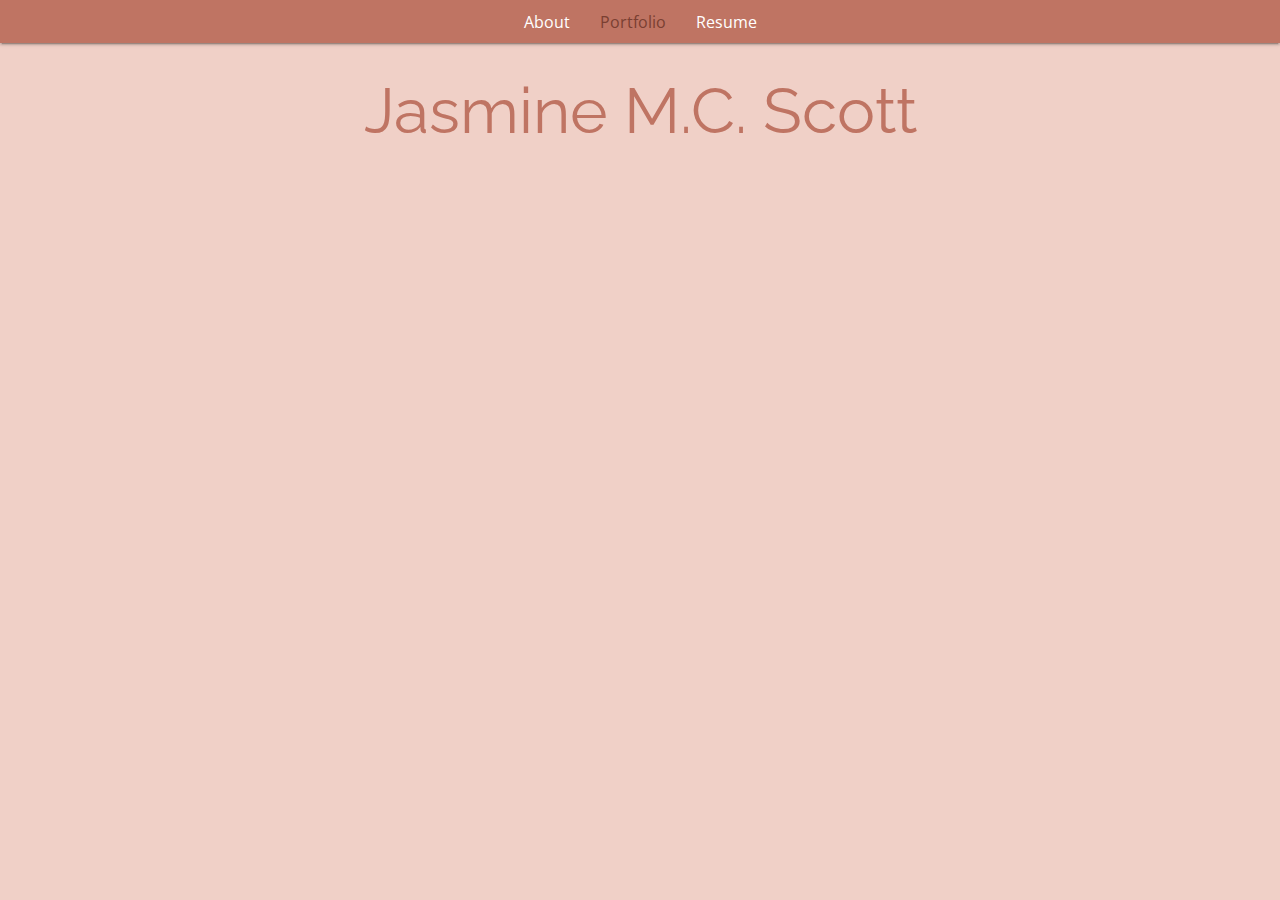
==== commit 16f7fb8d: "Completely finished?" ====
--- a/Portfolio/public/portfolio.html
+++ b/Portfolio/public/portfolio.html
@@ -11,7 +11,7 @@
     <link rel="icon" sizes="32x32" href="images/favicon/favicon-32x32.png" />
     <link rel="icon" sizes="16x16" href="images/favicon/favicon-16x16.png" />
     <link rel="mainfest" href="images/favicon/site.webmanifest" />
-    <title>Jasmine Scott's About Section</title>
+    <title>Jasmine Scott's Portfolio Section</title>
 </head>
 
 <body id="portfolio">
@@ -33,7 +33,7 @@
             Rose-Hulman. </h3>
 
         <main>
-            <div id="portfolioContent" class="portfolio-flex hidden">
+            <div id="portfolioContent" class="flex-container hidden">
                 <ul>
                     <li>
                         <h3>CSSE 120 - <em>Lego Mindstorms</em></h3>
--- a/Portfolio/public/styles/main.css
+++ b/Portfolio/public/styles/main.css
@@ -75,48 +75,8 @@
     flex-direction: column;
 }
 
-#about p:nth-of-type(3) {
-    margin-bottom: 40px;
-}
-
-#aboutPage img {
-    width: 150px;
-}
-
-#aboutImg {
-    text-align: center;
-}
-
-
-/* <-------  Page CSS -------> */
-
-
-#portfolioHeader {
-    text-align: center;
-    color: var(--darker-color);
-    font-family: var(--primary-font);
-    margin-bottom: 30px;
-    font-size: 24px;
-}
-
-#portfolio ul {
-    text-align: center;
-    list-style-type: none;
-
-}
-
-.portfolio-flex {
-    display: flex;
-    flex-direction: column;
-
-}
-
-#portfolio img {
-    width: 600px;
-}
-
-#portfolio p {
-    margin: 20px 10px 10px;
+#about p {
+    margin: 15px 10px 0px;
     text-align: center;
     color: #9e5646;
     font-family: var(--secondary-font);
@@ -128,6 +88,87 @@
     padding: 15px;
 }
 
+#about p:nth-of-type(3) {
+    margin-bottom: 30px;
+}
+
+#aboutPage img {
+    width: 150px;
+}
+
+#aboutImg {
+    text-align: center;
+}
+
+
+/* <------- Portfolio Page CSS -------> */
+#portfolioHeader {
+    text-align: center;
+    color: var(--darker-color);
+    font-family: var(--primary-font);
+    margin-bottom: 30px;
+    font-size: 24px;
+}
+
+#portfolio ul {
+    text-align: center;
+    list-style-type: none;
+
+}
+
+.flex-container {
+    display: flex;
+    flex-direction: column;
+
+}
+
+#portfolio img {
+    width: 600px;
+}
+
+#portfolio p {
+    margin: 20px 10px 10px;
+    text-align: center;
+    color: #9e5646;
+    font-family: var(--secondary-font);
+    line-height: 1.6;
+    font-size: 14px;
+    background-color: rgba(250, 250, 250, 0.7);
+    border: 1px #9e5646 solid;
+    border-radius: 20px;
+    padding: 15px;
+}
+
+#portfolioContent h3 {
+    color: #9e5646;
+    font-style: italic;
+}
+
+
+
+/* <------- Resume Page CSS -------> */
+#resume h2 {
+    line-height: 1.2;
+    color: var(--contrast-color);
+    font-family: var(--primary-font);
+    margin-bottom: 0px;
+    text-align: center;
+    font-weight: bold;
+}
+
+#resume #resumePage ul {
+    margin: 0px 10px 10px;
+    text-align: center;
+    color: #9e5646;
+    font-family: var(--secondary-font);
+    line-height: 1.6;
+    font-size: 14px;
+    background-color: rgba(250, 250, 250, 0.7);
+    border: 1px #9e5646 solid;
+    border-radius: 20px;
+    padding: 15px;
+    list-style-type: none;
+}
 
 /* <------- Media Queries -------> */
 
